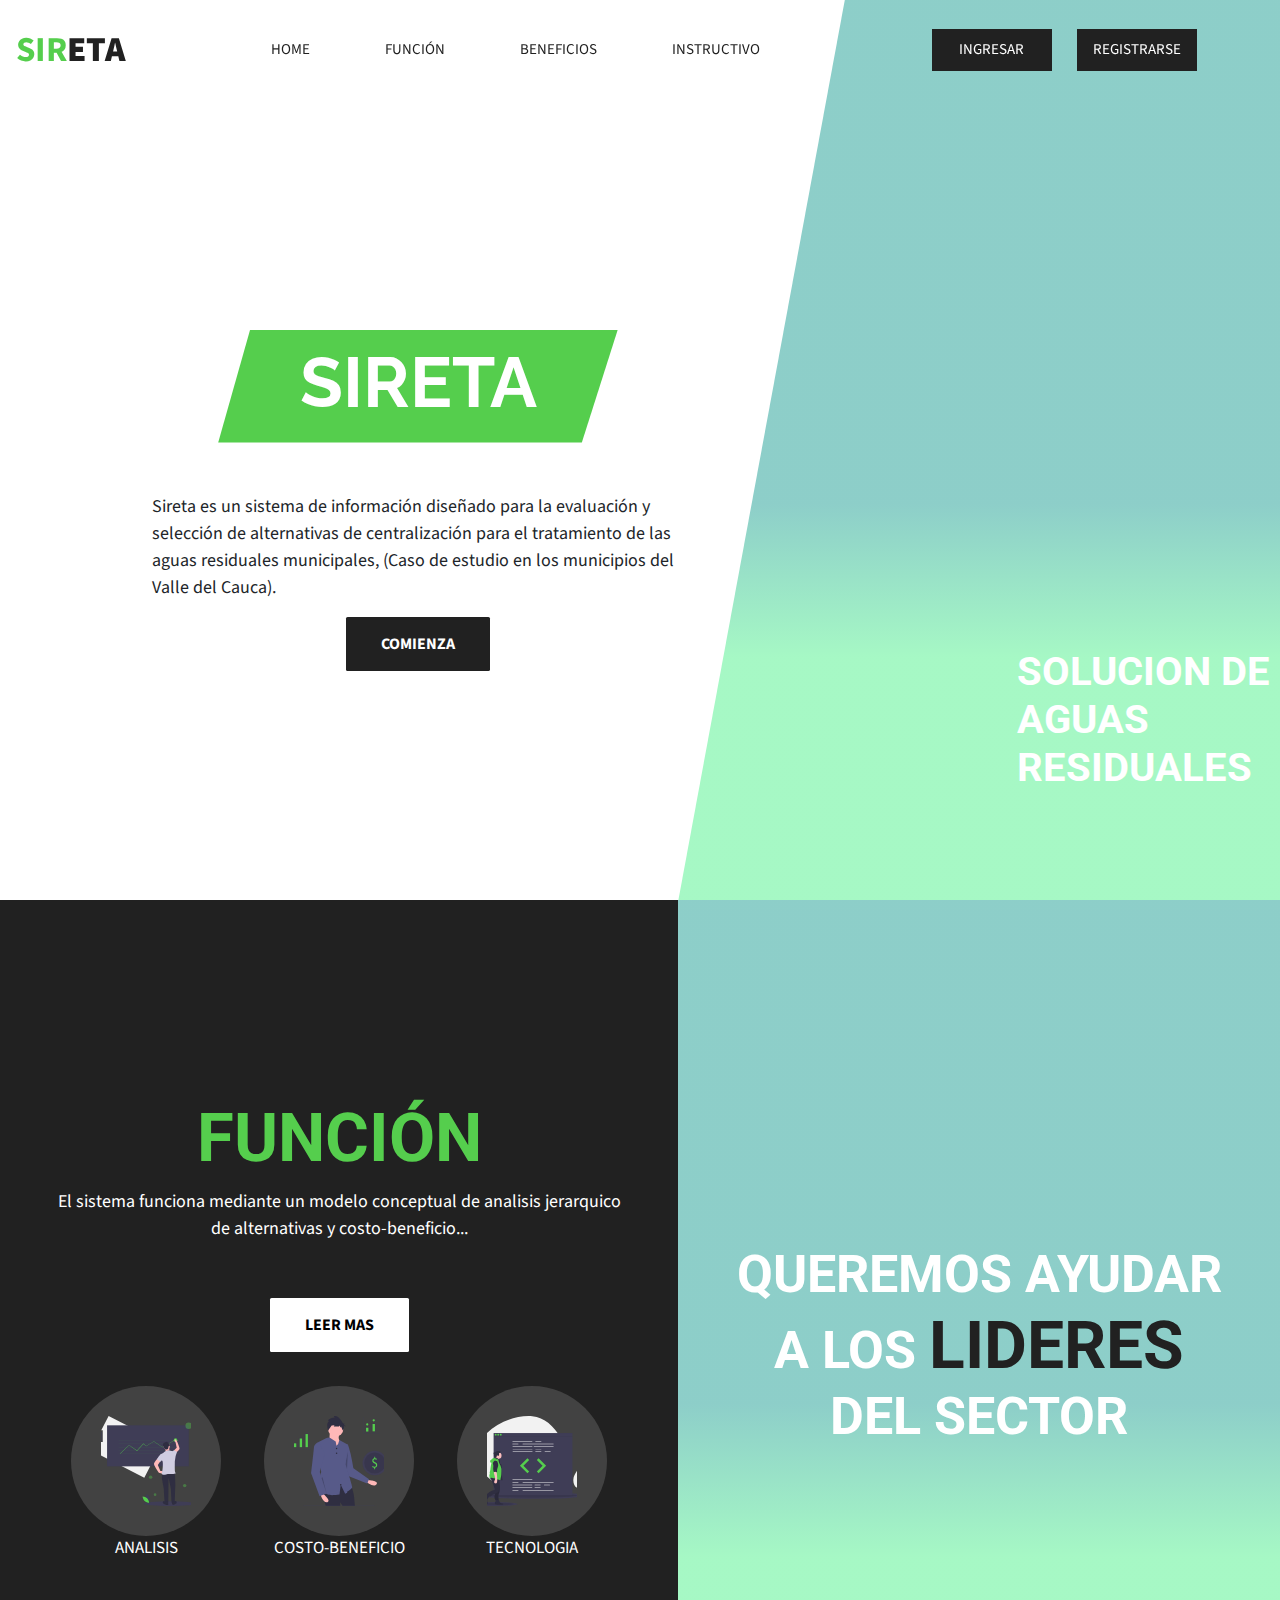
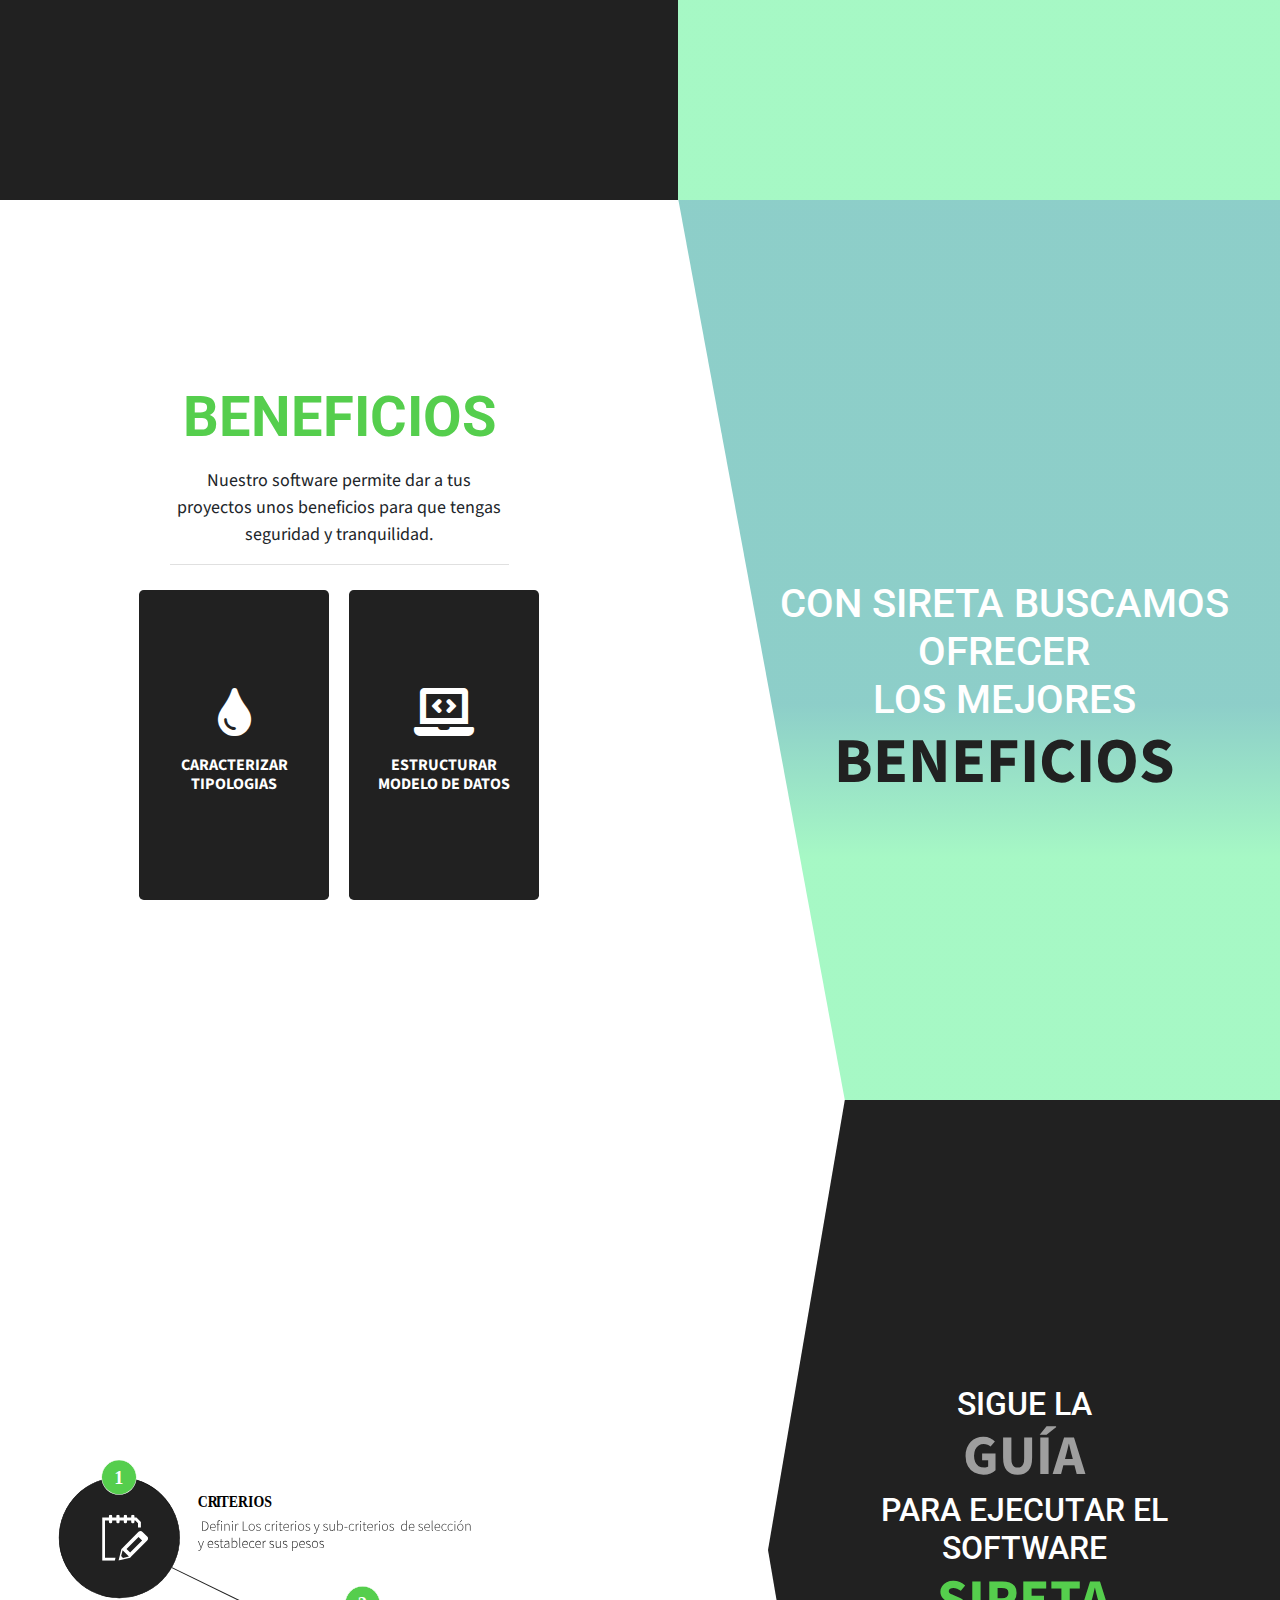
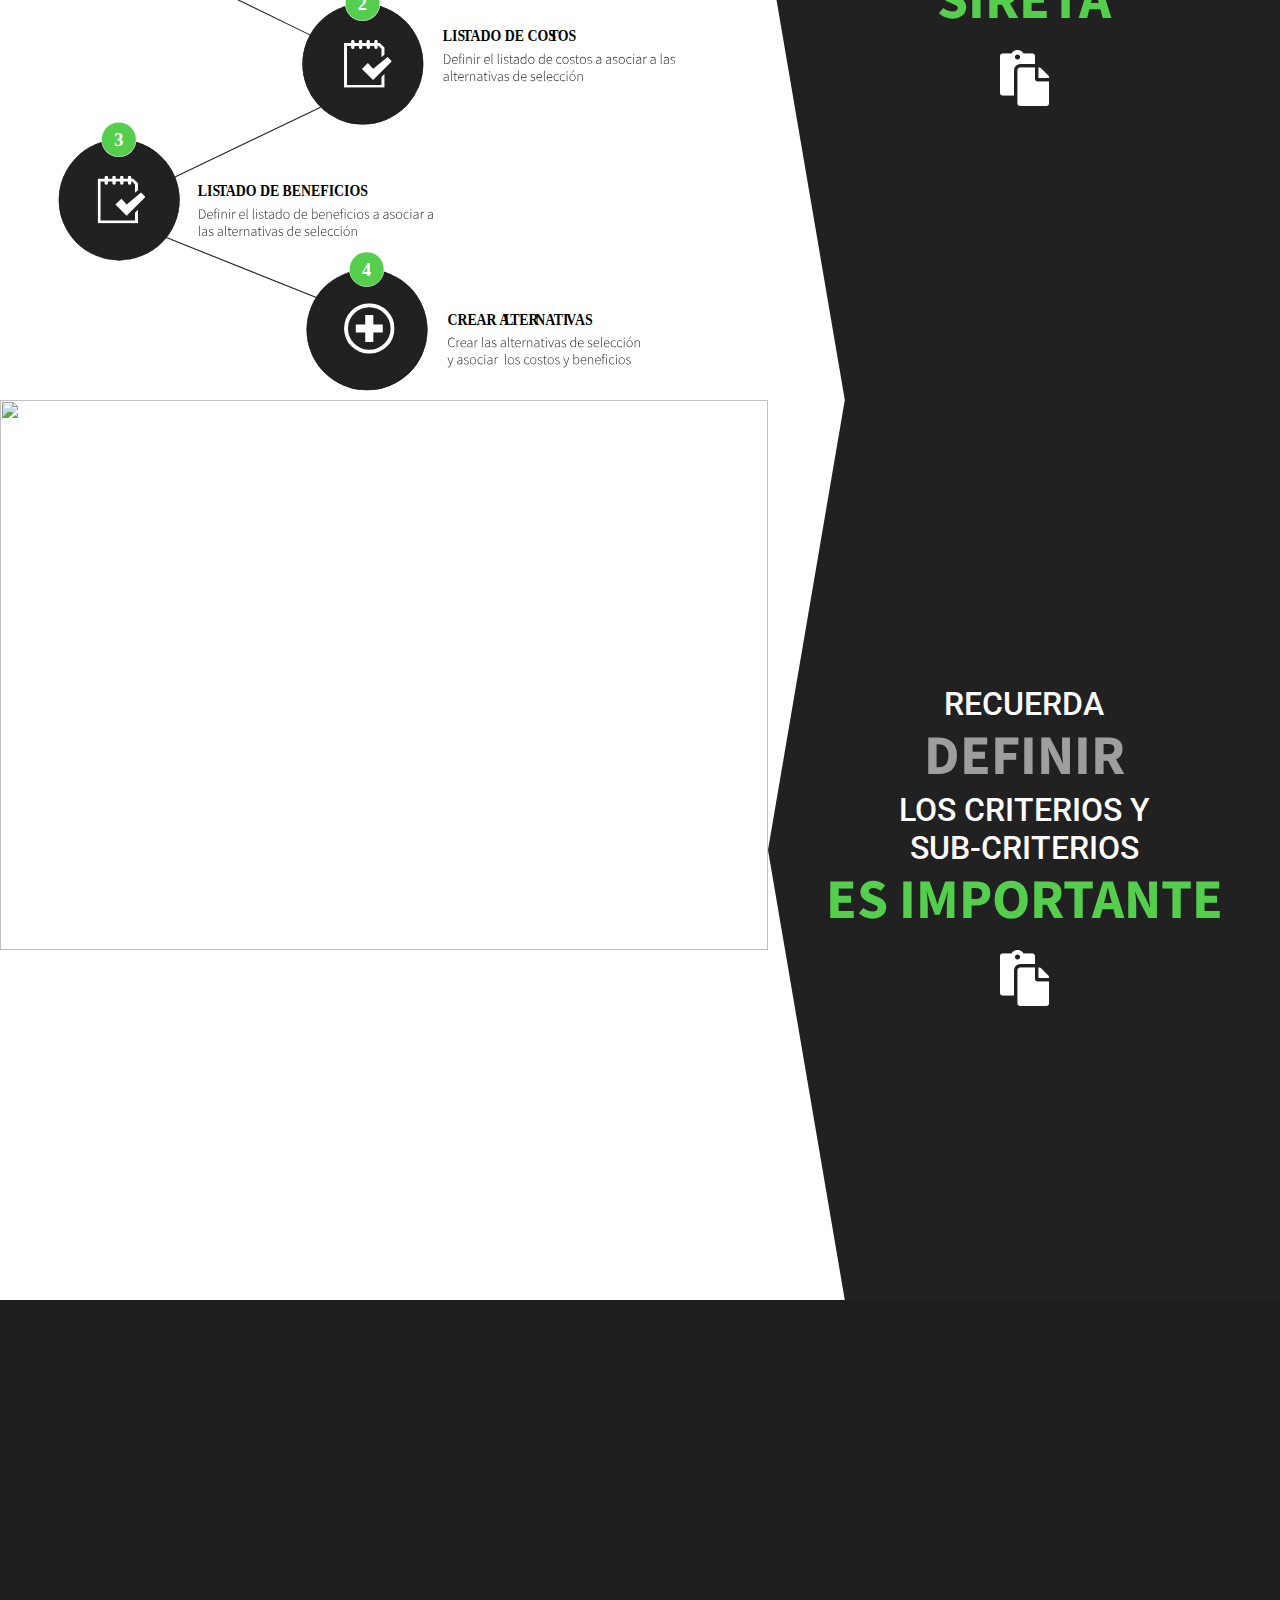
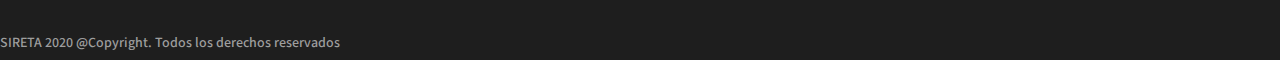
==== index.html @ b66cc9ca "Version final Sireta" ====
<!DOCTYPE html>
<html>

<head>
    <meta charset='utf-8'>
    <meta http-equiv='X-UA-Compatible' content='IE=edge'>
    <meta name='viewport' content='width=device-width, initial-scale=1'>
    <title>SIRETA</title>

    <!--Fonts-->



    <!--CSS-->
    <link rel="stylesheet" href="https://use.fontawesome.com/releases/v5.4.1/css/all.css">

    <link rel='stylesheet' type='text/css' media='screen' href='./assets/css/index.css'>
    <link rel="stylesheet" href="https://stackpath.bootstrapcdn.com/bootstrap/4.4.1/css/bootstrap.min.css" integrity="sha384-Vkoo8x4CGsO3+Hhxv8T/Q5PaXtkKtu6ug5TOeNV6gBiFeWPGFN9MuhOf23Q9Ifjh" crossorigin="anonymous">
    <!--Scripts-->
    <script src="https://code.jquery.com/jquery-3.4.1.slim.min.js" integrity="sha384-J6qa4849blE2+poT4WnyKhv5vZF5SrPo0iEjwBvKU7imGFAV0wwj1yYfoRSJoZ+n" crossorigin="anonymous"></script>
    <script src="https://cdn.jsdelivr.net/npm/popper.js@1.16.0/dist/umd/popper.min.js" integrity="sha384-Q6E9RHvbIyZFJoft+2mJbHaEWldlvI9IOYy5n3zV9zzTtmI3UksdQRVvoxMfooAo" crossorigin="anonymous"></script>
    <script src="https://stackpath.bootstrapcdn.com/bootstrap/4.4.1/js/bootstrap.min.js" integrity="sha384-wfSDF2E50Y2D1uUdj0O3uMBJnjuUD4Ih7YwaYd1iqfktj0Uod8GCExl3Og8ifwB6" crossorigin="anonymous"></script>
    <script src="https://unpkg.com/scrollreveal"></script>


</head>

<body>
    <header class="navbar-sireta" id="navbar-js">
        <nav class="container2 navbar navbar-expand-lg navbar-light bg-light">
            <a class="navbar-brand" href="#">SIR<strong>ETA</strong></a>
            <button class="navbar-toggler" type="button" data-toggle="collapse" data-target="#navbarNavAltMarkup" aria-controls="navbarNavAltMarkup" aria-expanded="false" aria-label="Toggle navigation">
              <span class="navbar-toggler-icon"></span>
            </button>
            <div class="collapse navbar-collapse" id="navbarNavAltMarkup">
                <ul class="navbar-nav left">
                    <li> <a class="nav-item nav-link" href="#first">Home <span class="sr-only">(current)</span></a></li>
                    <li> <a class="nav-item nav-link" href="#second">FUNCIÓN</a></li>
                    <li> <a class="nav-item nav-link" href="#third">BENEFICIOS</a></li>
                    <li>
                        <a class="nav-item nav-link" href="#four">INSTRUCTIVO</a></li>
                </ul>
                <div class="navbar-nav right">
                    <a class="nav-item nav-link" href="#">INGRESAR</a>
                    <a class="nav-item nav-link" href="#">REGISTRARSE</a>
                </div>
            </div>
        </nav>
    </header>
    <div class="blocks">
        <div class="block" id="first">
            <section class="content-img-principal">
                <div class="overlay-img"></div>
                <div class="banner-principal">

                    <div class="container banner-principal-sect">
                        <div class="texts-banner">
                            <div class="sireta-animation sireta-title">
                                <label for="">SIRETA</label>
                            </div>
                            <div class="text-principal">
                                <p>Sireta es un sistema de información diseñado para la evaluación y selección de alternativas de centralización para el tratamiento de las aguas residuales municipales, (Caso de estudio en los municipios del Valle del Cauca).</p>
                            </div>
                            <div class="button-banner">
                                <button type="button" class="btn btn-dark">COMIENZA</button>
                            </div>

                        </div>


                    </div>

                </div>

                <div class="texts2-banner">
                    <h2>SOLUCION DE <br>AGUAS <br>RESIDUALES</h2>
                </div>
            </section>
        </div>
        <div class="block" id="second">
            <section class="about-us">


                <div class="content_about-us">
                    <div class="about-us_titlte">
                        <h1 class="tagline" id="animado">FUNCIÓN</h1>
                        <p class="tagline">El sistema funciona mediante un modelo conceptual de analisis jerarquico de alternativas y costo-beneficio...</p>
                        <button type="button" data-toggle="modal" data-target="#exampleModal">
                            LEER MAS
                          </button>
                        <div class="about-us_circlesimg">

                            <div class="circleimg">
                                <div class="circleimg_img">
                                    <img src="./assets/img/undraw_predictive_analytics_kf9n.svg">
                                </div>
                                <label>Analisis</label>
                            </div>

                            <div class="circleimg">
                                <div class="circleimg_img">
                                    <img src="./assets/img/undraw_personal_finance_tqcd.svg">
                                </div>
                                <label>Costo-Beneficio</label>
                            </div>

                            <div class="circleimg">
                                <div class="circleimg_img">
                                    <img src="./assets/img/undraw_code_review_l1q9.svg">
                                </div>
                                <label>Tecnologia</label>
                            </div>
                        </div>

                    </div>
                </div>

                <div class="content_about-img">

                    <div class="tagline text-about-us">
                        <h1>QUEREMOS AYUDAR <br>A LOS <span id="lideres">LIDERES</span><br>DEL SECTOR</h1>
                    </div>


                </div>



            </section>
        </div>
        <div class="block" id="third">
            <section class="benefits-sect">
                <div class="overlay-img"></div>
                <div class="content-benefits">
                    <div class="benefits-info">
                        <div class="texts-header-benefits">
                            <label for="">BENEFICIOS</label>
                            <p>Nuestro software permite dar a tus proyectos unos beneficios para que tengas seguridad y tranquilidad.</p>

                        </div>
                        <div class="bottom-box-benefits">
                            <div class="grid-cards-benefits">
                                <button class="box-service" data-toggle="modal" data-target="#Modal-Caracterizar">
                                    <i class="fas fa-tint"></i>
                                    <h4>Caracterizar<br> tipologias</h4>
                                </button>
                                <button class="box-service" data-toggle="modal" data-target="#Modal-Estruct">
                                    <i class="fas fa-laptop-code"></i>
                                    <h4>ESTRUCTURAR <br>MODELO DE DATOS</h4>
                                </button>

                            </div>
                        </div>
                    </div>

                </div>
                <div class="banner-text-benefits">
                    <h1>con sireta buscamos ofrecer <br> los mejores <span class="benefits">beneficios</span></h1>
                </div>
            </section>
        </div>
        <div class="block" id="four">
            <section class="instructivo-sect">
                <div class="content-instructivo">
                    <div class="instructivo-left">
                        <img src="assets/img/Instructivo1.svg" alt="" srcset="">
                    </div>
                    <div class="instructivo-right">
                        <div class="wrapper-instructivo">
                            <div class="texts-instructivo">
                                <h1>Sigue la <br><span class="instructivo">guía</span><br> para ejecutar el <br>software<br> <span class="sireta-text">sireta </span> <br> <i class="fas fa-paste"></i></h1>
                            </div>
                        </div>
                    </div>
                </div>
            </section>

            <section class="instructivo-sect">
                <div class="content-instructivo">
                    <div class="instructivo2-left">
                        <img src="assets/img/Instructivo2.svg" alt="" srcset="">
                    </div>
                    <div class="instructivo-right">
                        <div class="wrapper-instructivo">
                            <div class="texts-instructivo">
                                <h1>Recuerda <br><span class="instructivo">Definir</span><br>los criterios y <br>sub-criterios<br> <span class="sireta-text">ES IMPORTANTE</span> <br> <i class="fas fa-paste"></i></h1>
                            </div>
                        </div>
                    </div>
                </div>
            </section>
        </div>
    </div>










    <footer>
        <div class="FoSireta">
            <h3>SIRETA 2020 @Copyright. Todos los derechos reservados</h3>
        </div>
    </footer>



    <!-- Modal -->
    <div class="modal fade" id="exampleModal" tabindex="-1" aria-labelledby="exampleModalLabel" aria-hidden="true">
        <div class="modal-dialog modal-dialog-scrollable">
            <div class="modal-content">
                <div class="modal-header">
                    <h5 class="modal-title" id="exampleModalLabel">FUNCION</h5>
                    <button type="button" class="close" data-dismiss="modal" aria-label="Close">
            <span aria-hidden="true">&times;</span>
          </button>
                </div>
                <div class="modal-body">
                    El cual integra los aspectos claves de la descentralización con sus respectivas variables e indicadores, el nivel de centralización, los objetivos de tratamiento, la oferta tecnológica y las consideraciones claves para la valoración económica del sistema
                    de recolección y tratamiento de las aguas residuales, con el fin de presentar y priorizar las alternativas de tratamiento de aguas residuales conforme a las condiciones socio-económicas de los municipios estudiados.
                </div>
                <div class="modal-footer">
                    <button type="button" class="btn btn-secondary" data-dismiss="modal">Close</button>

                </div>
            </div>
        </div>
    </div>

    <!-- Modal -->
    <div class="modal fade" id="Modal-Caracterizar" tabindex="-1" aria-labelledby="exampleModalLabel" aria-hidden="true">
        <div class="modal-dialog modal-dialog-scrollable">
            <div class="modal-content">
                <div class="modal-header">
                    <h5 class="modal-title" id="exampleModalLabel">CARACTERIZAR TIPOLOGIAS</h5>
                    <button type="button" class="close" data-dismiss="modal" aria-label="Close">
                <span aria-hidden="true">&times;</span>
              </button>
                </div>
                <div class="modal-body">
                    Permite Caracterizar las distintas tipologías de tratamientos de aguas residuales municipales, centrándose en el nivel de centralización. </div>
                <div class="modal-footer">
                    <button type="button" class="btn btn-secondary" data-dismiss="modal">Close</button>

                </div>
            </div>
        </div>
    </div>

    <!-- Modal -->
    <div class="modal fade" id="Modal-Estruct" tabindex="-1" aria-labelledby="exampleModalLabel" aria-hidden="true">
        <div class="modal-dialog modal-dialog-scrollable">
            <div class="modal-content">
                <div class="modal-header">
                    <h5 class="modal-title" id="exampleModalLabel">ESTRUCTURAR MODELO DE DATOS</h5>
                    <button type="button" class="close" data-dismiss="modal" aria-label="Close">
                <span aria-hidden="true">&times;</span>
              </button>
                </div>
                <div class="modal-body">
                    Permite estructurar el modelo de datos en un sistema de información que le recomiende al usuario el nivel de centralización de tratamientos de aguas residuales más apropiado de acuerdo a las características de la localidad. </div>
                <div class="modal-footer">
                    <button type="button" class="btn btn-secondary" data-dismiss="modal">Close</button>

                </div>
            </div>
        </div>
    </div>

    <script src='./assets/js/animations.js'></script>
    <script src="assets/js/active-menu-link.js"></script>
</body>

</html>
---- assets/css/index.css ----
@import url("https://fonts.googleapis.com/css2?family=Roboto:wght@300&display=swap");
@import url("https://fonts.googleapis.com/css2?family=Raleway:wght@100;800&family=Roboto:wght@900&display=swap");
@import url("https://fonts.googleapis.com/css2?family=Source+Sans+Pro&display=swap");
* {
  padding: 0;
  box-sizing: border-box;
  margin: 0;
  font-family: "Source Sans Pro", sans-serif;
}

nav.navbar {
  height: 100px;
  transition: all ease-in-out 0.5s;
  background: transparent !important;
}

.bg-light {
  background-color: transparent !important;
}

.container2 {
  width: 100%;
  max-width: 1600px;
  overflow: hidden;
  margin: auto;
}

nav.navbar .navbar-brand,
.navbar-brand:hover {
  color: #55ce4d !important;
  font-size: 35px;
  font-weight: bold;
}

nav.navbar .navbar-brand > strong {
  color: #212121;
}

.nav-item {
  text-transform: uppercase;
  margin-left: 25px;
  padding: 10px 25px !important;
  width: 100%;
  display: flex !important;
  justify-content: center !important;
  align-items: center !important;
  font-size: 15px;
  color: #212121 !important;
}

.nav-item.active {
  background: #55ce4d !important;
  color: #fff !important;
}

.bg-light {
  background-color: transparent;
}

.navbar-sireta {
  width: 100%;
  position: fixed;
  z-index: 100;
}

.navbar-nav.left {
  margin: auto;
}

.navbar-nav.right {
  margin: auto;
}

.navbar-nav.right > .nav-item {
  background: #212121;
  color: #fff !important;
  width: 120px;
  transition: all ease-in-out 0.3s;
}

.navbar-nav.right > .nav-item:hover {
  background: #2c2c2c;
  transition: all ease-in-out 0.3s;
}

.container {
  padding-top: 100px;
}

.banner-principal {
  width: 100%;
  height: 100vh;
  background: #fff;
  display: flex;
  clip-path: polygon(0 0, 66% 0, 53% 100%, 0 100%);
}

.content-img-principal {
  position: relative;
  background-image: url("/SIRETA/assets/img/ing1.jpg");
  height: 100vh;
  width: 100%;
  background-position: center;
  background-size: cover;
}

.overlay-img {
  height: 100%;
  background: rgb(56, 239, 125);
  background: linear-gradient(
    0deg,
    rgba(56, 239, 125, 0.4458158263305322) 27%,
    rgba(17, 153, 142, 0.4766281512605042) 44%
  );
  width: 100%;
  position: absolute;
}

.texts-banner {
  width: 60%;
  height: 100%;
  justify-content: center;
  align-items: center;
  display: flex;
  flex-direction: column;
}

.sireta-title {
  width: 60%;
  background-color: #55ce4d;
  text-align: center;
  margin-bottom: 50px;
  clip-path: polygon(8% 0, 100% 0, 91% 100%, 0 100%);
}

.sireta-title > label {
  font-size: 70px;
  font-family: "Raleway", sans-serif;
  font-weight: 700;
  color: white;
}

.text-principal {
  width: 80%;
}

.text-principal > p {
  font-size: 18px;
  font-family: "Source Sans Pro", sans-serif;
}

.button-banner {
  width: 100%;
  display: flex;
  justify-content: center;
  align-items: center;
}

.button-banner > button {
  background: #212121;
  border-radius: 0.1em;
  padding: 15px 35px;
  border: 0;
  transition: all 250ms ease-in-out;
  font-weight: bold;
}

.button-banner > button:hover {
  background: #55ce4d;
  color: #fff;
  transition: all 250ms ease-in-out;
}

button:focus {
  outline: none !important;
  box-shadow: none !important;
}

.texts2-banner {
  position: absolute;
  bottom: 100px;
  width: max-content;
  text-align: left;
  right: 10px;
}

.texts2-banner > h2 {
  color: white;
  font-weight: bold;
  font-family: "Roboto", sans-serif;
  font-size: 40px;
}

/*SECTION2*/

.about-us {
  height: 100vh;
  display: flex;
}

.content_about-us {
  width: 53%;
  justify-content: center;
  flex-direction: column;
  align-items: center;
  background-color: #212121;
  display: flex;
}

.content_about-img {
  flex: 1;
  display: flex;
  background-image: url("/SIRETA/assets/img/ing2.jpg");
  background-repeat: no-repeat;
  background-position: center;
  background-size: cover;
  position: relative;
}

.about-us_titlte {
  display: flex;
  color: white;
  text-align: center;
  width: 100%;
  justify-content: center;
  align-items: center;
  flex-direction: column;
  padding: 5px 50px;
  flex: 1;
}

.about-us_titlte > h1 {
  font-size: 4.2rem;
  color: #55ce4d;
  margin-bottom: 10px;
  font-family: "Roboto", "sans-serif";
  font-weight: bold;
}

.about-us_titlte > p {
  text-align: center;
  font-size: 18px;
  font-family: "Source Sans Pro", sans-serif;
}

.text-about-us {
  background: rgb(56, 239, 125);
  background: linear-gradient(
    0deg,
    rgba(56, 239, 125, 0.4458158263305322) 27%,
    rgba(17, 153, 142, 0.4766281512605042) 44%
  );
  width: 100%;
  height: 100%;
  text-align: center;
  justify-content: center;
  align-items: center;
  color: white;
  display: flex;
}

.text-about-us > h1 {
  font-family: "Roboto", "sans-serif";
  font-weight: bold;
  font-size: 52px;
}

#lideres {
  font-family: "Roboto", "sans-serif";
  font-size: 66px;
  color: #212121;
}

.about-us_titlte > button {
  margin-top: 40px;
  background: #fff;
  border-radius: 0.1em;
  padding: 15px 35px;
  border: 0;
  transition: all 250ms ease-in-out;
  font-weight: bold;
}

.about-us_titlte > button:hover {
  background: #55ce4d;
  color: #fff;
  transition: all 250ms ease-in-out;
}

.about-us_circlesimg {
  height: 250px;
  display: flex;
  justify-content: center;
  width: 100%;
}

.circleimg {
  flex: 1;
  display: flex;
  flex-direction: column;
  align-items: center;
  justify-content: center;
}

.circleimg_img:hover {
  background: #fff;
  transition: all 250ms ease-in-out;
}

.circleimg_img {
  border-radius: 50%;
  display: flex;
  justify-content: center;
  text-align: center;
  align-items: center;
  background-color: #424242;
  width: 150px;
  height: 150px;
  transition: all 250ms ease-in-out;
}

.circleimg_img img {
  width: 60%;
  height: 60%;
  object-fit: cover;
}

.circleimg label {
  font-family: "Source Sans Pro", sans-serif;
  font-size: 17px;
  color: #fff;
  text-transform: uppercase;
}

/* SECTION BENEFITS */

.benefits-sect {
  position: relative;
  background-image: url("/SIRETA/assets/img/ing3.jpg");
  height: 100vh;
  width: 100%;
  background-position: center;
  background-size: cover;
}

.content-benefits {
  width: 100%;
  height: 100vh;
  background: #fff;
  display: flex;
  clip-path: polygon(0 0, 53% 0, 66% 100%, 0 100%);
}

.benefits-info {
  width: 53%;
  display: flex;
  flex-direction: column;
  justify-content: center;
  align-items: center;
}

.texts-header-benefits {
  width: 50%;
  display: flex;
  flex-direction: column;
  justify-content: center;
  align-items: center;
  border-bottom: 1px solid #e0e0e0;
}

.texts-header-benefits > label {
  font-family: "Roboto", "sans-serif";
  font-weight: bold;
  font-size: 3.5rem;
  color: #55ce4d;
}

.texts-header-benefits > p {
  text-align: center;
  font-size: 18px;
  font-family: "Source Sans Pro", sans-serif;
}

.bottom-box-benefits {
  width: 100%;
  height: 40%;
  display: flex;
  justify-content: center;
  align-items: center;
}

.grid-cards-benefits {
  width: 80%;
  height: 100%;
  min-height: 280px;
  display: grid;
  grid-template-columns: 35% 35%;
  grid-template-rows: 100%;
  column-gap: 20px;
  padding: 25px 0;
  justify-content: center;
  align-items: center;
}

.box-service {
  width: 100%;
  height: 100%;
  background: #212121;
  border-radius: 0.3em;
  display: flex;
  justify-content: center;
  align-items: center;
  flex-direction: column;
  transition: ease-in-out 250ms;
  outline: none;
  border: 0;
}

.box-service:hover {
  background: #424242;
  transition: ease-in-out 250ms;
}

.box-service:hover > i,
.box-service:hover > h4 {
  color: #55ce4d;
  transition: ease-in-out 250ms;
}

.box-service > h4 {
  color: #fff;
  font-size: 1rem;
  font-weight: bold;
  text-align: center;
  text-transform: uppercase;
  margin-top: 20px;
  transition: ease-in-out 250ms;
}

.box-service > i {
  font-size: 3em;
  transition: ease-in-out 250ms;
  color: #fff;
}

.banner-text-benefits {
  position: absolute;
  width: 500px;
  height: 250px;
  right: 2%;
  bottom: 30%;
}

.banner-text-benefits > h1 {
  font-family: "Roboto", "sans-serif";
  color: #fff;
  text-align: center;
  text-transform: uppercase;
}

.benefits {
  color: #212121;
  font-weight: bold;
  font-size: 4rem;
}

/* Section Instructivo */

.instructivo-sect {
  width: 100%;
  height: 100vh;
}

.content-instructivo {
  width: 100%;
  height: 100%;
  display: flex;
}

.instructivo-left {
  height: 100%;
  width: 60%;
  display: flex;
  justify-content: center;
  align-items: flex-end;
  background-color: #fff;
}

.instructivo2-left {
  height: 100%;
  width: 60%;
  display: flex;
  justify-content: center;
  align-items: flex-start;
  background-color: #fff;
}

.instructivo-left > img {
  object-fit: fill;
  height: 550px;
  width: 100%;
}

.instructivo2-left > img {
  object-fit: fill;
  height: 550px;
  width: 100%;
}

.instructivo-right {
  flex: 1;
  background: #212121;
  clip-path: polygon(15% 0, 100% 0%, 100% 100%, 15% 100%, 0% 50%);
}

.wrapper-instructivo {
  flex: 1;
  height: 100%;
  background: #212121;
}

.texts-instructivo {
  height: 100%;
  display: flex;
  justify-content: center;
  align-items: center;
}

.texts-instructivo > h1 {
  text-transform: uppercase;
  text-align: center;
  color: #fff;
  font-family: "Roboto", "sans-serif";
  font-size: 2rem;
}

.instructivo {
  font-weight: bold;
  color: #9e9e9e;
  font-size: 3.5rem;
}

.sireta-text {
  color: #55ce4d;
  font-weight: bold;
  font-size: 3.5rem;
}

.texts-instructivo h1 > i {
  margin-top: 15px;
  font-size: 3.5rem;
}

/*animaciones*/

@keyframes mostrar {
  0% {
    opacity: 0;
  }
}

footer {
  width: 100%;
  display: flex;
  height: 40vh;
  position: relative;
  justify-content: center;
  background-color: #1e1e1e;
}

.FoSireta {
  display: flex;
  position: absolute;
  justify-content: center;
  bottom: 0;
}

.FoSireta > h3 {
  color: #9e9e9e;
  font-size: 14px;
}

@media screen and (max-width: 1174px) and (min-width: 800px) {
  .sireta-title > label {
    font-size: 60px;
  }
  .text-principal > p {
    font-size: 16px;
    font-family: "Source Sans Pro", sans-serif;
  }
  #animado {
    font-size: 50px;
  }
  .circleimg_img {
    width: 100px;
    height: 100px;
  }
  .text-about-us > h1 {
    font-size: 40px;
  }
  #lideres {
    font-size: 50px;
  }
  .banner-text-benefits {
    display: none;
  }
}

@media screen and (max-width: 800px) {
  .sireta-title > label {
    font-size: 30px;
  }
  .text-principal > p {
    font-size: 12px;
    font-family: "Source Sans Pro", sans-serif;
  }
  .texts2-banner > h2 {
    font-size: 20px;
  }
  #animado {
    font-size: 45px;
  }
  .circleimg > label {
    font-size: 12px;
  }
  .circleimg_img {
    width: 80px;
    height: 80px;
  }
  .text-about-us > h1 {
    font-size: 35px;
  }
  #lideres {
    font-size: 45px;
  }
  .instructivo-right {
    flex: none;
    width: 10px;
  }
  .banner-principal {
    clip-path: none;
  }
  .texts-banner {
    width: 100%;
  }
  .texts2-banner {
    display: none;
  }
  .content-benefits {
    clip-path: none;
  }
  .overlay-img {
    display: none;
  }
  .banner-text-benefits {
    display: none;
  }
  .benefits-info {
    width: 100%;
  }
  .box-service {
    width: 100%;
    height: 100px;
  }
  .box-service > i {
    font-size: 18px;
  }
  .box-service > h4 {
    font-size: 12px;
  }
  .texts-header-benefits > label {
    font-size: 40px;
  }
  .content-instructivo {
    flex-direction: column;
  }
  .wrapper-instructivo {
    display: none;
  }
  .instructivo-sect {
    height: 500px;
  }
  .instructivo-left {
    display: flex;
    width: 100%;
    justify-content: center;
  }
  .instructivo-left > img {
    height: 450px;
  }
  .instructivo-right {
    clip-path: none;
    display: none;
    width: 100%;
  }
  .instructivo2-left {
    display: flex;
    width: 100%;
    justify-content: center;
  }
  .instructivo2-left > img {
    height: 450px;
  }
  .content_about-img {
    display: none;
  }
  .navbar-sireta {
    height: 20vh;
    background-color: transparent !important;
  }
  nav.navbar {
    height: auto;
    background-color: whitesmoke !important;
  }
  .navbar-nav.right {
    align-items: center !important;
  }
  .nav-item {
    margin-left: 0;
  }
  .content_about-us {
    width: 100%;
  }
}
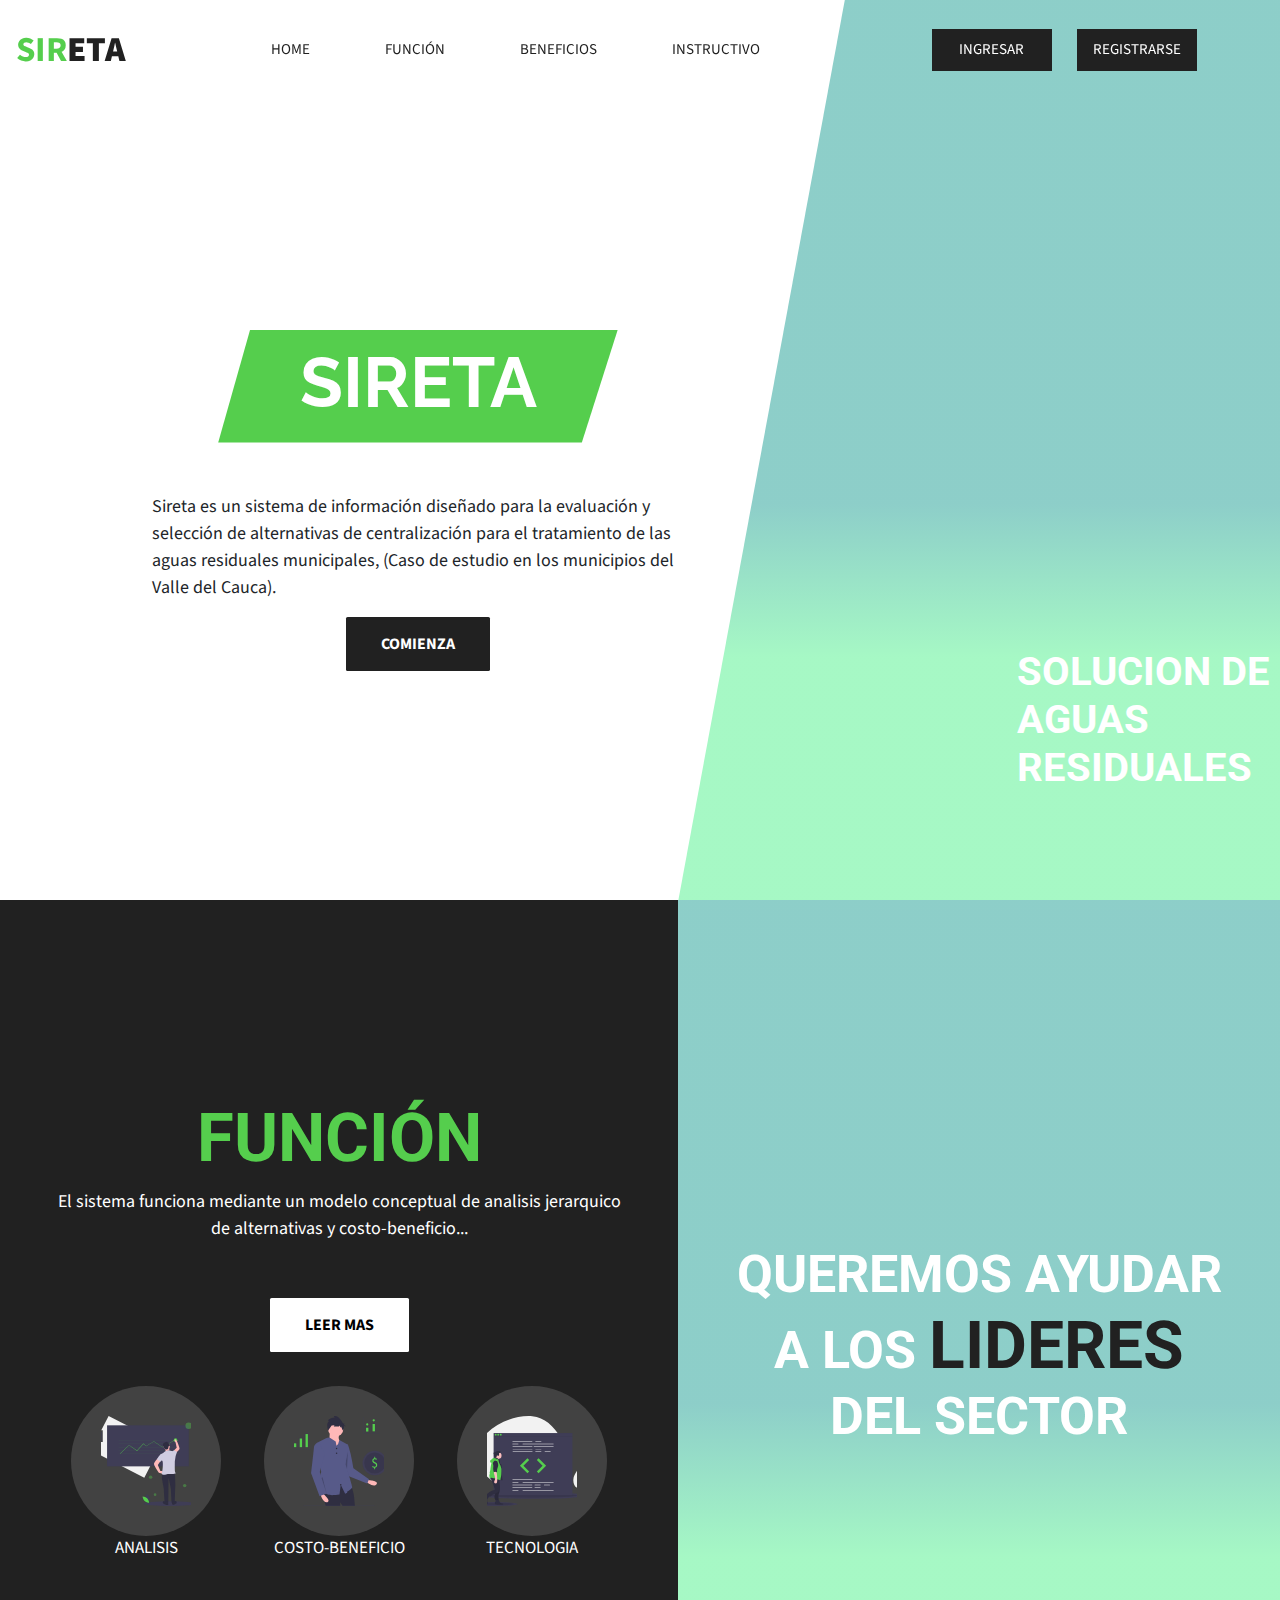
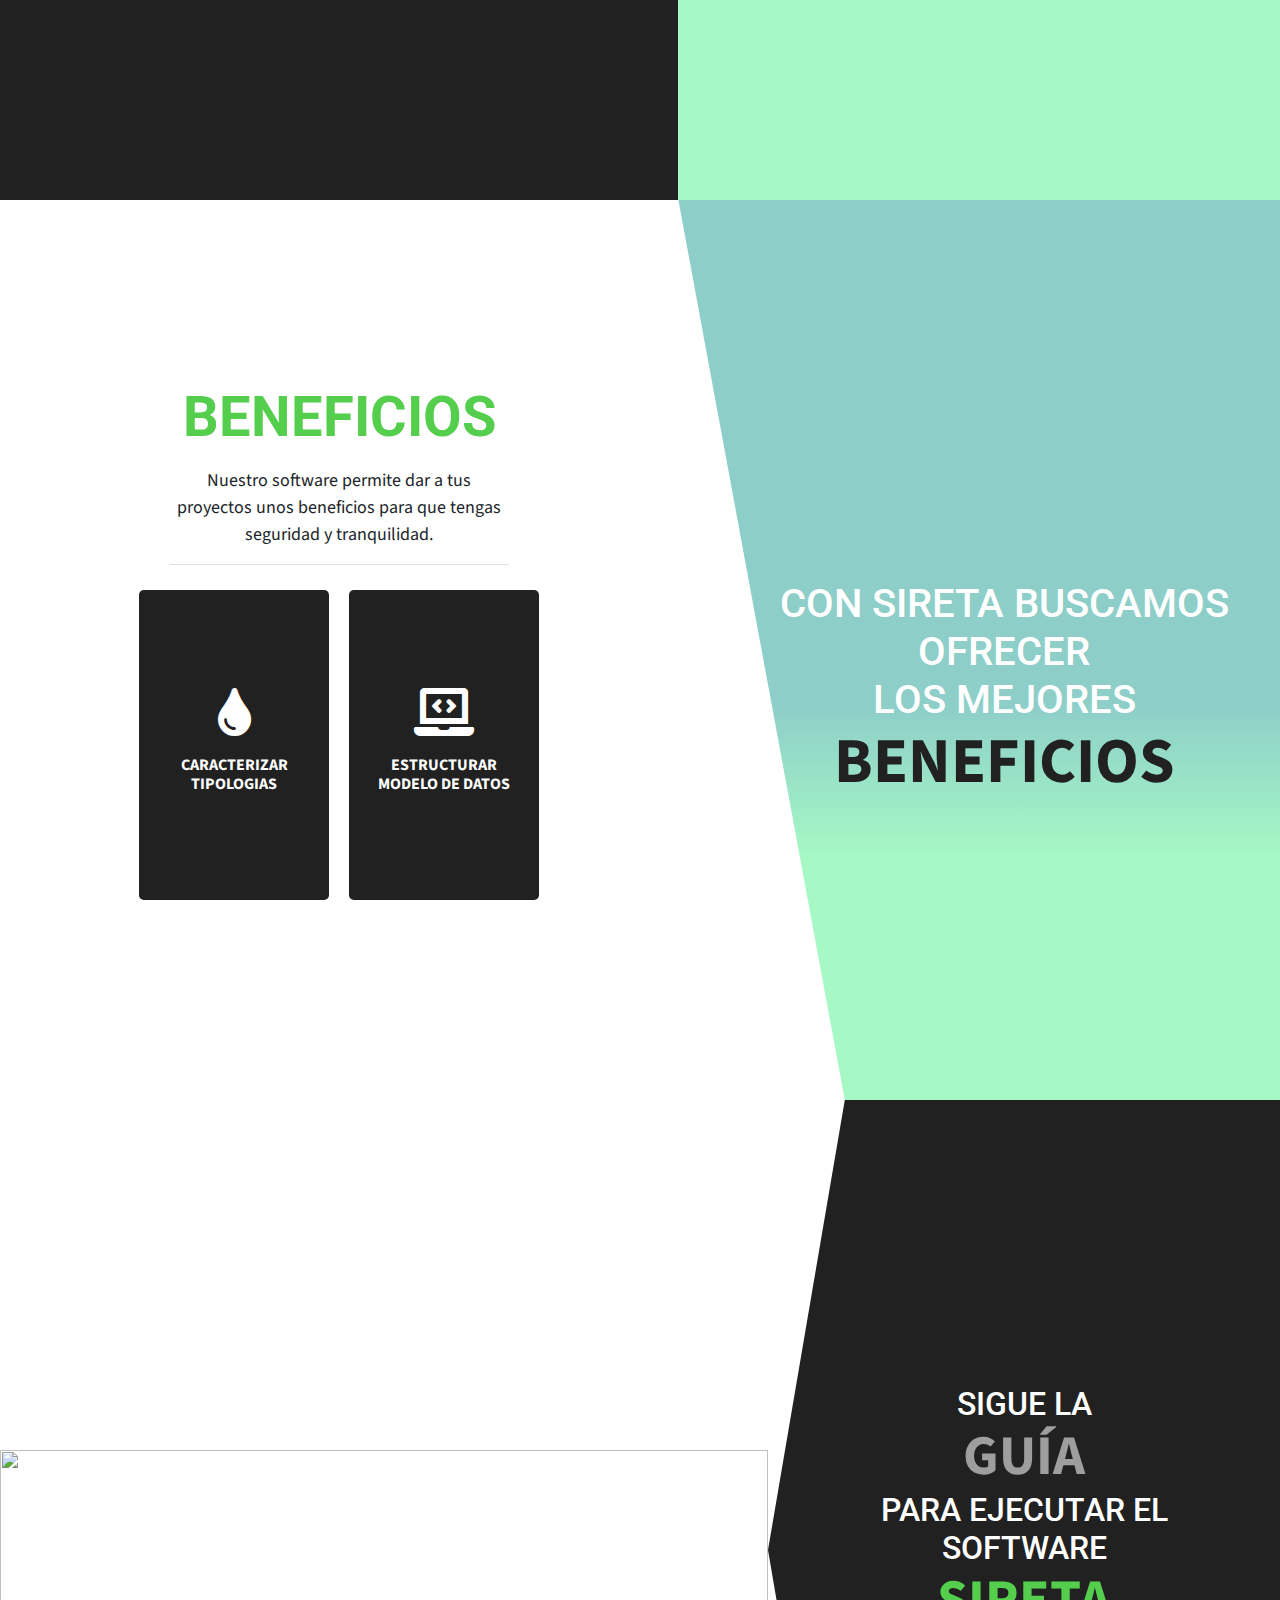
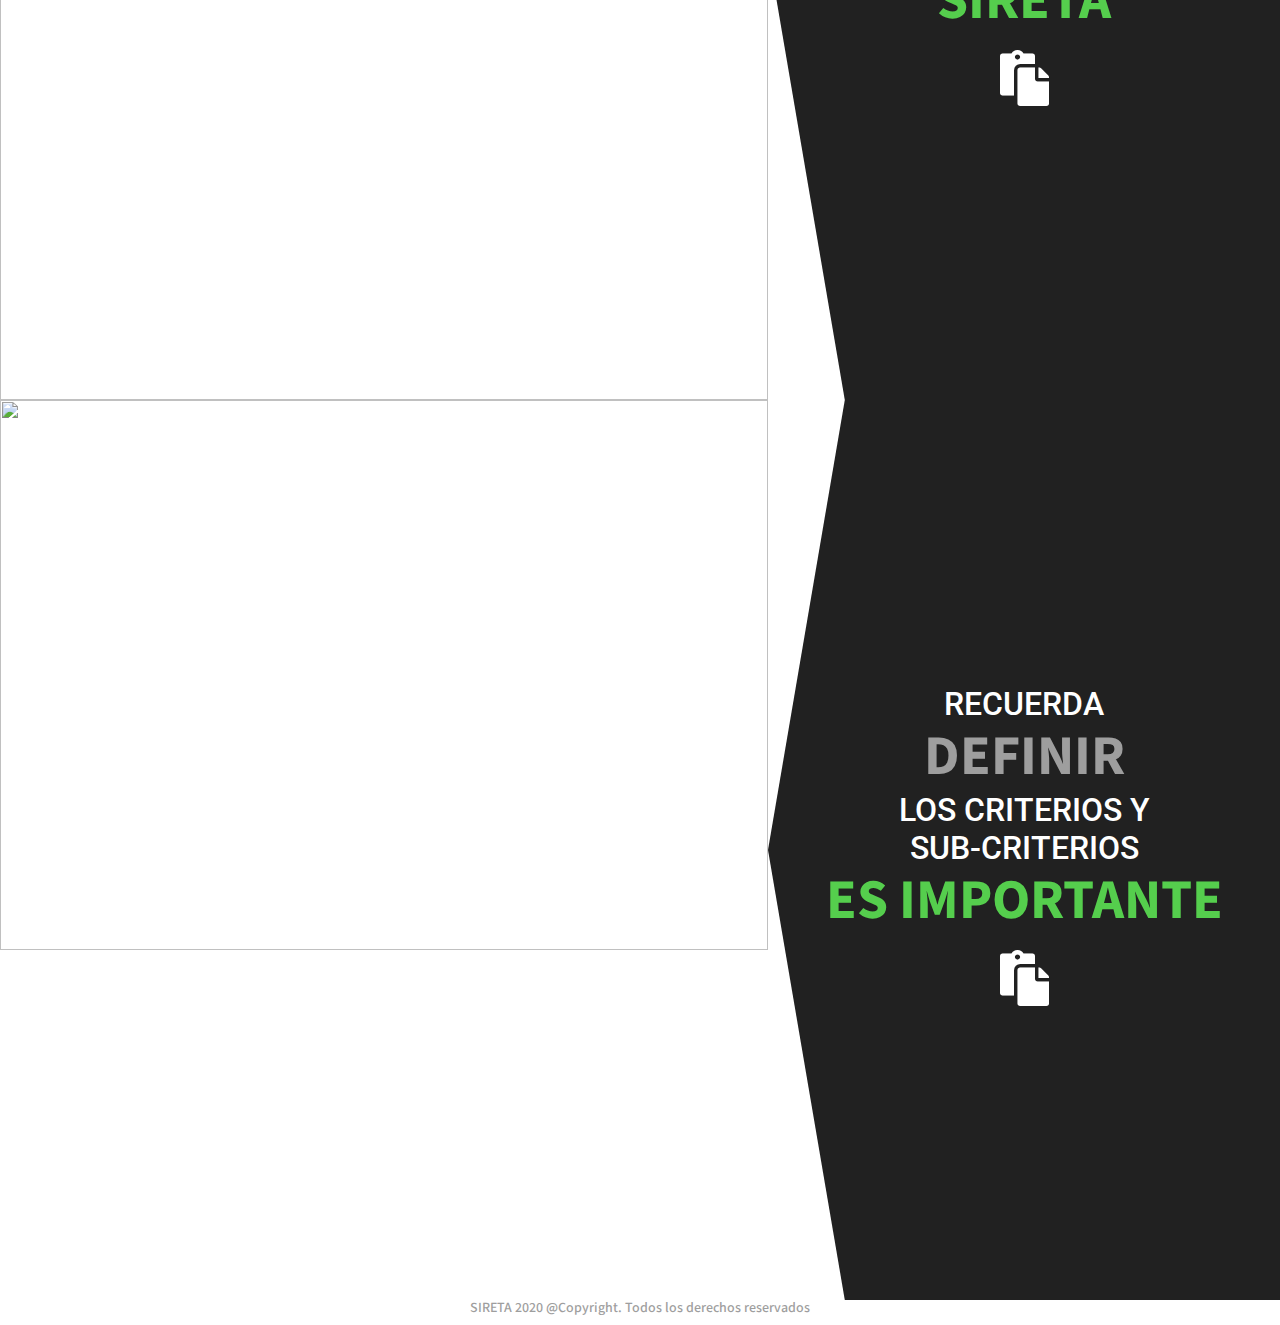
==== commit e152d552: "ajustes finales" ====
--- a/index.html
+++ b/index.html
@@ -1,278 +1,390 @@
 <!DOCTYPE html>
 <html>
-
-<head>
-    <meta charset='utf-8'>
-    <meta http-equiv='X-UA-Compatible' content='IE=edge'>
-    <meta name='viewport' content='width=device-width, initial-scale=1'>
+  <head>
+    <meta charset="utf-8" />
+    <meta http-equiv="X-UA-Compatible" content="IE=edge" />
+    <meta name="viewport" content="width=device-width, initial-scale=1" />
     <title>SIRETA</title>
 
     <!--Fonts-->
 
-
-
     <!--CSS-->
-    <link rel="stylesheet" href="https://use.fontawesome.com/releases/v5.4.1/css/all.css">
-
-    <link rel='stylesheet' type='text/css' media='screen' href='./assets/css/index.css'>
-    <link rel="stylesheet" href="https://stackpath.bootstrapcdn.com/bootstrap/4.4.1/css/bootstrap.min.css" integrity="sha384-Vkoo8x4CGsO3+Hhxv8T/Q5PaXtkKtu6ug5TOeNV6gBiFeWPGFN9MuhOf23Q9Ifjh" crossorigin="anonymous">
+    <link
+      rel="stylesheet"
+      href="https://use.fontawesome.com/releases/v5.4.1/css/all.css"
+    />
+
+    <link
+      rel="stylesheet"
+      type="text/css"
+      media="screen"
+      href="./assets/css/index.css"
+    />
+    <link
+      rel="stylesheet"
+      href="https://stackpath.bootstrapcdn.com/bootstrap/4.4.1/css/bootstrap.min.css"
+      integrity="sha384-Vkoo8x4CGsO3+Hhxv8T/Q5PaXtkKtu6ug5TOeNV6gBiFeWPGFN9MuhOf23Q9Ifjh"
+      crossorigin="anonymous"
+    />
     <!--Scripts-->
-    <script src="https://code.jquery.com/jquery-3.4.1.slim.min.js" integrity="sha384-J6qa4849blE2+poT4WnyKhv5vZF5SrPo0iEjwBvKU7imGFAV0wwj1yYfoRSJoZ+n" crossorigin="anonymous"></script>
-    <script src="https://cdn.jsdelivr.net/npm/popper.js@1.16.0/dist/umd/popper.min.js" integrity="sha384-Q6E9RHvbIyZFJoft+2mJbHaEWldlvI9IOYy5n3zV9zzTtmI3UksdQRVvoxMfooAo" crossorigin="anonymous"></script>
-    <script src="https://stackpath.bootstrapcdn.com/bootstrap/4.4.1/js/bootstrap.min.js" integrity="sha384-wfSDF2E50Y2D1uUdj0O3uMBJnjuUD4Ih7YwaYd1iqfktj0Uod8GCExl3Og8ifwB6" crossorigin="anonymous"></script>
+    <script
+      src="https://code.jquery.com/jquery-3.4.1.slim.min.js"
+      integrity="sha384-J6qa4849blE2+poT4WnyKhv5vZF5SrPo0iEjwBvKU7imGFAV0wwj1yYfoRSJoZ+n"
+      crossorigin="anonymous"
+    ></script>
+    <script
+      src="https://cdn.jsdelivr.net/npm/popper.js@1.16.0/dist/umd/popper.min.js"
+      integrity="sha384-Q6E9RHvbIyZFJoft+2mJbHaEWldlvI9IOYy5n3zV9zzTtmI3UksdQRVvoxMfooAo"
+      crossorigin="anonymous"
+    ></script>
+    <script
+      src="https://stackpath.bootstrapcdn.com/bootstrap/4.4.1/js/bootstrap.min.js"
+      integrity="sha384-wfSDF2E50Y2D1uUdj0O3uMBJnjuUD4Ih7YwaYd1iqfktj0Uod8GCExl3Og8ifwB6"
+      crossorigin="anonymous"
+    ></script>
     <script src="https://unpkg.com/scrollreveal"></script>
-
-
-</head>
-
-<body>
+  </head>
+
+  <body>
     <header class="navbar-sireta" id="navbar-js">
-        <nav class="container2 navbar navbar-expand-lg navbar-light bg-light">
-            <a class="navbar-brand" href="#">SIR<strong>ETA</strong></a>
-            <button class="navbar-toggler" type="button" data-toggle="collapse" data-target="#navbarNavAltMarkup" aria-controls="navbarNavAltMarkup" aria-expanded="false" aria-label="Toggle navigation">
-              <span class="navbar-toggler-icon"></span>
-            </button>
-            <div class="collapse navbar-collapse" id="navbarNavAltMarkup">
-                <ul class="navbar-nav left">
-                    <li> <a class="nav-item nav-link" href="#first">Home <span class="sr-only">(current)</span></a></li>
-                    <li> <a class="nav-item nav-link" href="#second">FUNCIÓN</a></li>
-                    <li> <a class="nav-item nav-link" href="#third">BENEFICIOS</a></li>
-                    <li>
-                        <a class="nav-item nav-link" href="#four">INSTRUCTIVO</a></li>
-                </ul>
-                <div class="navbar-nav right">
-                    <a class="nav-item nav-link" href="#">INGRESAR</a>
-                    <a class="nav-item nav-link" href="#">REGISTRARSE</a>
-                </div>
-            </div>
-        </nav>
+      <nav class="container2 navbar navbar-expand-lg navbar-light bg-light">
+        <a class="navbar-brand" href="#">SIR<strong>ETA</strong></a>
+        <button
+          class="navbar-toggler"
+          type="button"
+          data-toggle="collapse"
+          data-target="#navbarNavAltMarkup"
+          aria-controls="navbarNavAltMarkup"
+          aria-expanded="false"
+          aria-label="Toggle navigation"
+        >
+          <span class="navbar-toggler-icon"></span>
+        </button>
+        <div class="collapse navbar-collapse" id="navbarNavAltMarkup">
+          <ul class="navbar-nav left">
+            <li>
+              <a class="nav-item nav-link" href="#first"
+                >Home <span class="sr-only">(current)</span></a
+              >
+            </li>
+            <li><a class="nav-item nav-link" href="#second">FUNCIÓN</a></li>
+            <li><a class="nav-item nav-link" href="#third">BENEFICIOS</a></li>
+            <li>
+              <a class="nav-item nav-link" href="#four">INSTRUCTIVO</a>
+            </li>
+          </ul>
+          <div class="navbar-nav right">
+            <a class="nav-item nav-link" href="#">INGRESAR</a>
+            <a class="nav-item nav-link" href="#">REGISTRARSE</a>
+          </div>
+        </div>
+      </nav>
     </header>
     <div class="blocks">
-        <div class="block" id="first">
-            <section class="content-img-principal">
-                <div class="overlay-img"></div>
-                <div class="banner-principal">
-
-                    <div class="container banner-principal-sect">
-                        <div class="texts-banner">
-                            <div class="sireta-animation sireta-title">
-                                <label for="">SIRETA</label>
-                            </div>
-                            <div class="text-principal">
-                                <p>Sireta es un sistema de información diseñado para la evaluación y selección de alternativas de centralización para el tratamiento de las aguas residuales municipales, (Caso de estudio en los municipios del Valle del Cauca).</p>
-                            </div>
-                            <div class="button-banner">
-                                <button type="button" class="btn btn-dark">COMIENZA</button>
-                            </div>
-
-                        </div>
-
-
-                    </div>
-
-                </div>
-
-                <div class="texts2-banner">
-                    <h2>SOLUCION DE <br>AGUAS <br>RESIDUALES</h2>
-                </div>
-            </section>
+      <div class="block" id="first">
+        <section class="content-img-principal">
+          <div class="overlay-img"></div>
+          <div class="banner-principal">
+            <div class="container banner-principal-sect">
+              <div class="texts-banner">
+                <div class="sireta-animation sireta-title">
+                  <label for="">SIRETA</label>
+                </div>
+                <div class="text-principal">
+                  <p>
+                    Sireta es un sistema de información diseñado para la
+                    evaluación y selección de alternativas de centralización
+                    para el tratamiento de las aguas residuales municipales,
+                    (Caso de estudio en los municipios del Valle del Cauca).
+                  </p>
+                </div>
+                <div class="button-banner">
+                  <button type="button" class="btn btn-dark">COMIENZA</button>
+                </div>
+              </div>
+            </div>
+          </div>
+
+          <div class="texts2-banner">
+            <h2>SOLUCION DE <br />AGUAS <br />RESIDUALES</h2>
+          </div>
+        </section>
+      </div>
+      <div class="block" id="second">
+        <section class="about-us">
+          <div class="content_about-us">
+            <div class="about-us_titlte">
+              <h1 class="tagline" id="animado">FUNCIÓN</h1>
+              <p class="tagline">
+                El sistema funciona mediante un modelo conceptual de analisis
+                jerarquico de alternativas y costo-beneficio...
+              </p>
+              <button
+                type="button"
+                data-toggle="modal"
+                data-target="#exampleModal"
+              >
+                LEER MAS
+              </button>
+              <div class="about-us_circlesimg">
+                <div class="circleimg">
+                  <div class="circleimg_img">
+                    <img
+                      src="./assets/img/undraw_predictive_analytics_kf9n.svg"
+                    />
+                  </div>
+                  <label>Analisis</label>
+                </div>
+
+                <div class="circleimg">
+                  <div class="circleimg_img">
+                    <img src="./assets/img/undraw_personal_finance_tqcd.svg" />
+                  </div>
+                  <label>Costo-Beneficio</label>
+                </div>
+
+                <div class="circleimg">
+                  <div class="circleimg_img">
+                    <img src="./assets/img/undraw_code_review_l1q9.svg" />
+                  </div>
+                  <label>Tecnologia</label>
+                </div>
+              </div>
+            </div>
+          </div>
+
+          <div class="content_about-img">
+            <div class="tagline text-about-us">
+              <h1>
+                QUEREMOS AYUDAR <br />A LOS <span id="lideres">LIDERES</span
+                ><br />DEL SECTOR
+              </h1>
+            </div>
+          </div>
+        </section>
+      </div>
+      <div class="block" id="third">
+        <section class="benefits-sect">
+          <div class="overlay-img"></div>
+          <div class="content-benefits">
+            <div class="benefits-info">
+              <div class="texts-header-benefits">
+                <label for="">BENEFICIOS</label>
+                <p>
+                  Nuestro software permite dar a tus proyectos unos beneficios
+                  para que tengas seguridad y tranquilidad.
+                </p>
+              </div>
+              <div class="bottom-box-benefits">
+                <div class="grid-cards-benefits">
+                  <button
+                    class="box-service"
+                    data-toggle="modal"
+                    data-target="#Modal-Caracterizar"
+                  >
+                    <i class="fas fa-tint"></i>
+                    <h4>
+                      Caracterizar<br />
+                      tipologias
+                    </h4>
+                  </button>
+                  <button
+                    class="box-service"
+                    data-toggle="modal"
+                    data-target="#Modal-Estruct"
+                  >
+                    <i class="fas fa-laptop-code"></i>
+                    <h4>ESTRUCTURAR <br />MODELO DE DATOS</h4>
+                  </button>
+                </div>
+              </div>
+            </div>
+          </div>
+          <div class="banner-text-benefits">
+            <h1>
+              con sireta buscamos ofrecer <br />
+              los mejores <span class="benefits">beneficios</span>
+            </h1>
+          </div>
+        </section>
+      </div>
+      <div class="block" id="four">
+        <section class="instructivo-sect">
+          <div class="content-instructivo">
+            <div class="instructivo-left">
+              <img src="assets/img/instructivo1.svg" alt="" srcset="" />
+            </div>
+            <div class="instructivo-right">
+              <div class="wrapper-instructivo">
+                <div class="texts-instructivo">
+                  <h1>
+                    Sigue la <br /><span class="instructivo">guía</span><br />
+                    para ejecutar el <br />software<br />
+                    <span class="sireta-text">sireta </span> <br />
+                    <i class="fas fa-paste"></i>
+                  </h1>
+                </div>
+              </div>
+            </div>
+          </div>
+        </section>
+
+        <section class="instructivo-sect">
+          <div class="content-instructivo">
+            <div class="instructivo2-left">
+              <img src="assets/img/instructivo2.svg" alt="" srcset="" />
+            </div>
+            <div class="instructivo-right">
+              <div class="wrapper-instructivo">
+                <div class="texts-instructivo">
+                  <h1>
+                    Recuerda <br /><span class="instructivo">Definir</span
+                    ><br />los criterios y <br />sub-criterios<br />
+                    <span class="sireta-text">ES IMPORTANTE</span> <br />
+                    <i class="fas fa-paste"></i>
+                  </h1>
+                </div>
+              </div>
+            </div>
+          </div>
+        </section>
+      </div>
+    </div>
+
+    <footer>
+      <div class="FoSireta">
+        <h3>SIRETA 2020 @Copyright. Todos los derechos reservados</h3>
+      </div>
+    </footer>
+
+    <!-- Modal -->
+    <div
+      class="modal fade"
+      id="exampleModal"
+      tabindex="-1"
+      aria-labelledby="exampleModalLabel"
+      aria-hidden="true"
+    >
+      <div class="modal-dialog modal-dialog-scrollable">
+        <div class="modal-content">
+          <div class="modal-header">
+            <h5 class="modal-title" id="exampleModalLabel">FUNCION</h5>
+            <button
+              type="button"
+              class="close"
+              data-dismiss="modal"
+              aria-label="Close"
+            >
+              <span aria-hidden="true">&times;</span>
+            </button>
+          </div>
+          <div class="modal-body">
+            El cual integra los aspectos claves de la descentralización con sus
+            respectivas variables e indicadores, el nivel de centralización, los
+            objetivos de tratamiento, la oferta tecnológica y las
+            consideraciones claves para la valoración económica del sistema de
+            recolección y tratamiento de las aguas residuales, con el fin de
+            presentar y priorizar las alternativas de tratamiento de aguas
+            residuales conforme a las condiciones socio-económicas de los
+            municipios estudiados.
+          </div>
+          <div class="modal-footer">
+            <button
+              type="button"
+              class="btn btn-secondary"
+              data-dismiss="modal"
+            >
+              Close
+            </button>
+          </div>
         </div>
-        <div class="block" id="second">
-            <section class="about-us">
-
-
-                <div class="content_about-us">
-                    <div class="about-us_titlte">
-                        <h1 class="tagline" id="animado">FUNCIÓN</h1>
-                        <p class="tagline">El sistema funciona mediante un modelo conceptual de analisis jerarquico de alternativas y costo-beneficio...</p>
-                        <button type="button" data-toggle="modal" data-target="#exampleModal">
-                            LEER MAS
-                          </button>
-                        <div class="about-us_circlesimg">
-
-                            <div class="circleimg">
-                                <div class="circleimg_img">
-                                    <img src="./assets/img/undraw_predictive_analytics_kf9n.svg">
-                                </div>
-                                <label>Analisis</label>
-                            </div>
-
-                            <div class="circleimg">
-                                <div class="circleimg_img">
-                                    <img src="./assets/img/undraw_personal_finance_tqcd.svg">
-                                </div>
-                                <label>Costo-Beneficio</label>
-                            </div>
-
-                            <div class="circleimg">
-                                <div class="circleimg_img">
-                                    <img src="./assets/img/undraw_code_review_l1q9.svg">
-                                </div>
-                                <label>Tecnologia</label>
-                            </div>
-                        </div>
-
-                    </div>
-                </div>
-
-                <div class="content_about-img">
-
-                    <div class="tagline text-about-us">
-                        <h1>QUEREMOS AYUDAR <br>A LOS <span id="lideres">LIDERES</span><br>DEL SECTOR</h1>
-                    </div>
-
-
-                </div>
-
-
-
-            </section>
+      </div>
+    </div>
+
+    <!-- Modal -->
+    <div
+      class="modal fade"
+      id="Modal-Caracterizar"
+      tabindex="-1"
+      aria-labelledby="exampleModalLabel"
+      aria-hidden="true"
+    >
+      <div class="modal-dialog modal-dialog-scrollable">
+        <div class="modal-content">
+          <div class="modal-header">
+            <h5 class="modal-title" id="exampleModalLabel">
+              CARACTERIZAR TIPOLOGIAS
+            </h5>
+            <button
+              type="button"
+              class="close"
+              data-dismiss="modal"
+              aria-label="Close"
+            >
+              <span aria-hidden="true">&times;</span>
+            </button>
+          </div>
+          <div class="modal-body">
+            Permite Caracterizar las distintas tipologías de tratamientos de
+            aguas residuales municipales, centrándose en el nivel de
+            centralización.
+          </div>
+          <div class="modal-footer">
+            <button
+              type="button"
+              class="btn btn-secondary"
+              data-dismiss="modal"
+            >
+              Close
+            </button>
+          </div>
         </div>
-        <div class="block" id="third">
-            <section class="benefits-sect">
-                <div class="overlay-img"></div>
-                <div class="content-benefits">
-                    <div class="benefits-info">
-                        <div class="texts-header-benefits">
-                            <label for="">BENEFICIOS</label>
-                            <p>Nuestro software permite dar a tus proyectos unos beneficios para que tengas seguridad y tranquilidad.</p>
-
-                        </div>
-                        <div class="bottom-box-benefits">
-                            <div class="grid-cards-benefits">
-                                <button class="box-service" data-toggle="modal" data-target="#Modal-Caracterizar">
-                                    <i class="fas fa-tint"></i>
-                                    <h4>Caracterizar<br> tipologias</h4>
-                                </button>
-                                <button class="box-service" data-toggle="modal" data-target="#Modal-Estruct">
-                                    <i class="fas fa-laptop-code"></i>
-                                    <h4>ESTRUCTURAR <br>MODELO DE DATOS</h4>
-                                </button>
-
-                            </div>
-                        </div>
-                    </div>
-
-                </div>
-                <div class="banner-text-benefits">
-                    <h1>con sireta buscamos ofrecer <br> los mejores <span class="benefits">beneficios</span></h1>
-                </div>
-            </section>
+      </div>
+    </div>
+
+    <!-- Modal -->
+    <div
+      class="modal fade"
+      id="Modal-Estruct"
+      tabindex="-1"
+      aria-labelledby="exampleModalLabel"
+      aria-hidden="true"
+    >
+      <div class="modal-dialog modal-dialog-scrollable">
+        <div class="modal-content">
+          <div class="modal-header">
+            <h5 class="modal-title" id="exampleModalLabel">
+              ESTRUCTURAR MODELO DE DATOS
+            </h5>
+            <button
+              type="button"
+              class="close"
+              data-dismiss="modal"
+              aria-label="Close"
+            >
+              <span aria-hidden="true">&times;</span>
+            </button>
+          </div>
+          <div class="modal-body">
+            Permite estructurar el modelo de datos en un sistema de información
+            que le recomiende al usuario el nivel de centralización de
+            tratamientos de aguas residuales más apropiado de acuerdo a las
+            características de la localidad.
+          </div>
+          <div class="modal-footer">
+            <button
+              type="button"
+              class="btn btn-secondary"
+              data-dismiss="modal"
+            >
+              Close
+            </button>
+          </div>
         </div>
-        <div class="block" id="four">
-            <section class="instructivo-sect">
-                <div class="content-instructivo">
-                    <div class="instructivo-left">
-                        <img src="assets/img/Instructivo1.svg" alt="" srcset="">
-                    </div>
-                    <div class="instructivo-right">
-                        <div class="wrapper-instructivo">
-                            <div class="texts-instructivo">
-                                <h1>Sigue la <br><span class="instructivo">guía</span><br> para ejecutar el <br>software<br> <span class="sireta-text">sireta </span> <br> <i class="fas fa-paste"></i></h1>
-                            </div>
-                        </div>
-                    </div>
-                </div>
-            </section>
-
-            <section class="instructivo-sect">
-                <div class="content-instructivo">
-                    <div class="instructivo2-left">
-                        <img src="assets/img/Instructivo2.svg" alt="" srcset="">
-                    </div>
-                    <div class="instructivo-right">
-                        <div class="wrapper-instructivo">
-                            <div class="texts-instructivo">
-                                <h1>Recuerda <br><span class="instructivo">Definir</span><br>los criterios y <br>sub-criterios<br> <span class="sireta-text">ES IMPORTANTE</span> <br> <i class="fas fa-paste"></i></h1>
-                            </div>
-                        </div>
-                    </div>
-                </div>
-            </section>
-        </div>
+      </div>
     </div>
 
-
-
-
-
-
-
-
-
-
-    <footer>
-        <div class="FoSireta">
-            <h3>SIRETA 2020 @Copyright. Todos los derechos reservados</h3>
-        </div>
-    </footer>
-
-
-
-    <!-- Modal -->
-    <div class="modal fade" id="exampleModal" tabindex="-1" aria-labelledby="exampleModalLabel" aria-hidden="true">
-        <div class="modal-dialog modal-dialog-scrollable">
-            <div class="modal-content">
-                <div class="modal-header">
-                    <h5 class="modal-title" id="exampleModalLabel">FUNCION</h5>
-                    <button type="button" class="close" data-dismiss="modal" aria-label="Close">
-            <span aria-hidden="true">&times;</span>
-          </button>
-                </div>
-                <div class="modal-body">
-                    El cual integra los aspectos claves de la descentralización con sus respectivas variables e indicadores, el nivel de centralización, los objetivos de tratamiento, la oferta tecnológica y las consideraciones claves para la valoración económica del sistema
-                    de recolección y tratamiento de las aguas residuales, con el fin de presentar y priorizar las alternativas de tratamiento de aguas residuales conforme a las condiciones socio-económicas de los municipios estudiados.
-                </div>
-                <div class="modal-footer">
-                    <button type="button" class="btn btn-secondary" data-dismiss="modal">Close</button>
-
-                </div>
-            </div>
-        </div>
-    </div>
-
-    <!-- Modal -->
-    <div class="modal fade" id="Modal-Caracterizar" tabindex="-1" aria-labelledby="exampleModalLabel" aria-hidden="true">
-        <div class="modal-dialog modal-dialog-scrollable">
-            <div class="modal-content">
-                <div class="modal-header">
-                    <h5 class="modal-title" id="exampleModalLabel">CARACTERIZAR TIPOLOGIAS</h5>
-                    <button type="button" class="close" data-dismiss="modal" aria-label="Close">
-                <span aria-hidden="true">&times;</span>
-              </button>
-                </div>
-                <div class="modal-body">
-                    Permite Caracterizar las distintas tipologías de tratamientos de aguas residuales municipales, centrándose en el nivel de centralización. </div>
-                <div class="modal-footer">
-                    <button type="button" class="btn btn-secondary" data-dismiss="modal">Close</button>
-
-                </div>
-            </div>
-        </div>
-    </div>
-
-    <!-- Modal -->
-    <div class="modal fade" id="Modal-Estruct" tabindex="-1" aria-labelledby="exampleModalLabel" aria-hidden="true">
-        <div class="modal-dialog modal-dialog-scrollable">
-            <div class="modal-content">
-                <div class="modal-header">
-                    <h5 class="modal-title" id="exampleModalLabel">ESTRUCTURAR MODELO DE DATOS</h5>
-                    <button type="button" class="close" data-dismiss="modal" aria-label="Close">
-                <span aria-hidden="true">&times;</span>
-              </button>
-                </div>
-                <div class="modal-body">
-                    Permite estructurar el modelo de datos en un sistema de información que le recomiende al usuario el nivel de centralización de tratamientos de aguas residuales más apropiado de acuerdo a las características de la localidad. </div>
-                <div class="modal-footer">
-                    <button type="button" class="btn btn-secondary" data-dismiss="modal">Close</button>
-
-                </div>
-            </div>
-        </div>
-    </div>
-
-    <script src='./assets/js/animations.js'></script>
+    <script src="./assets/js/animations.js"></script>
     <script src="assets/js/active-menu-link.js"></script>
-</body>
-
-</html>+  </body>
+</html>
--- a/assets/css/index.css
+++ b/assets/css/index.css
@@ -559,20 +559,11 @@
   }
 }
 
-footer {
-  width: 100%;
-  display: flex;
-  height: 40vh;
-  position: relative;
-  justify-content: center;
-  background-color: #1e1e1e;
-}
-
 .FoSireta {
   display: flex;
-  position: absolute;
-  justify-content: center;
-  bottom: 0;
+  justify-content: center;
+  align-items: center;
+  width: 100%;
 }
 
 .FoSireta > h3 {
